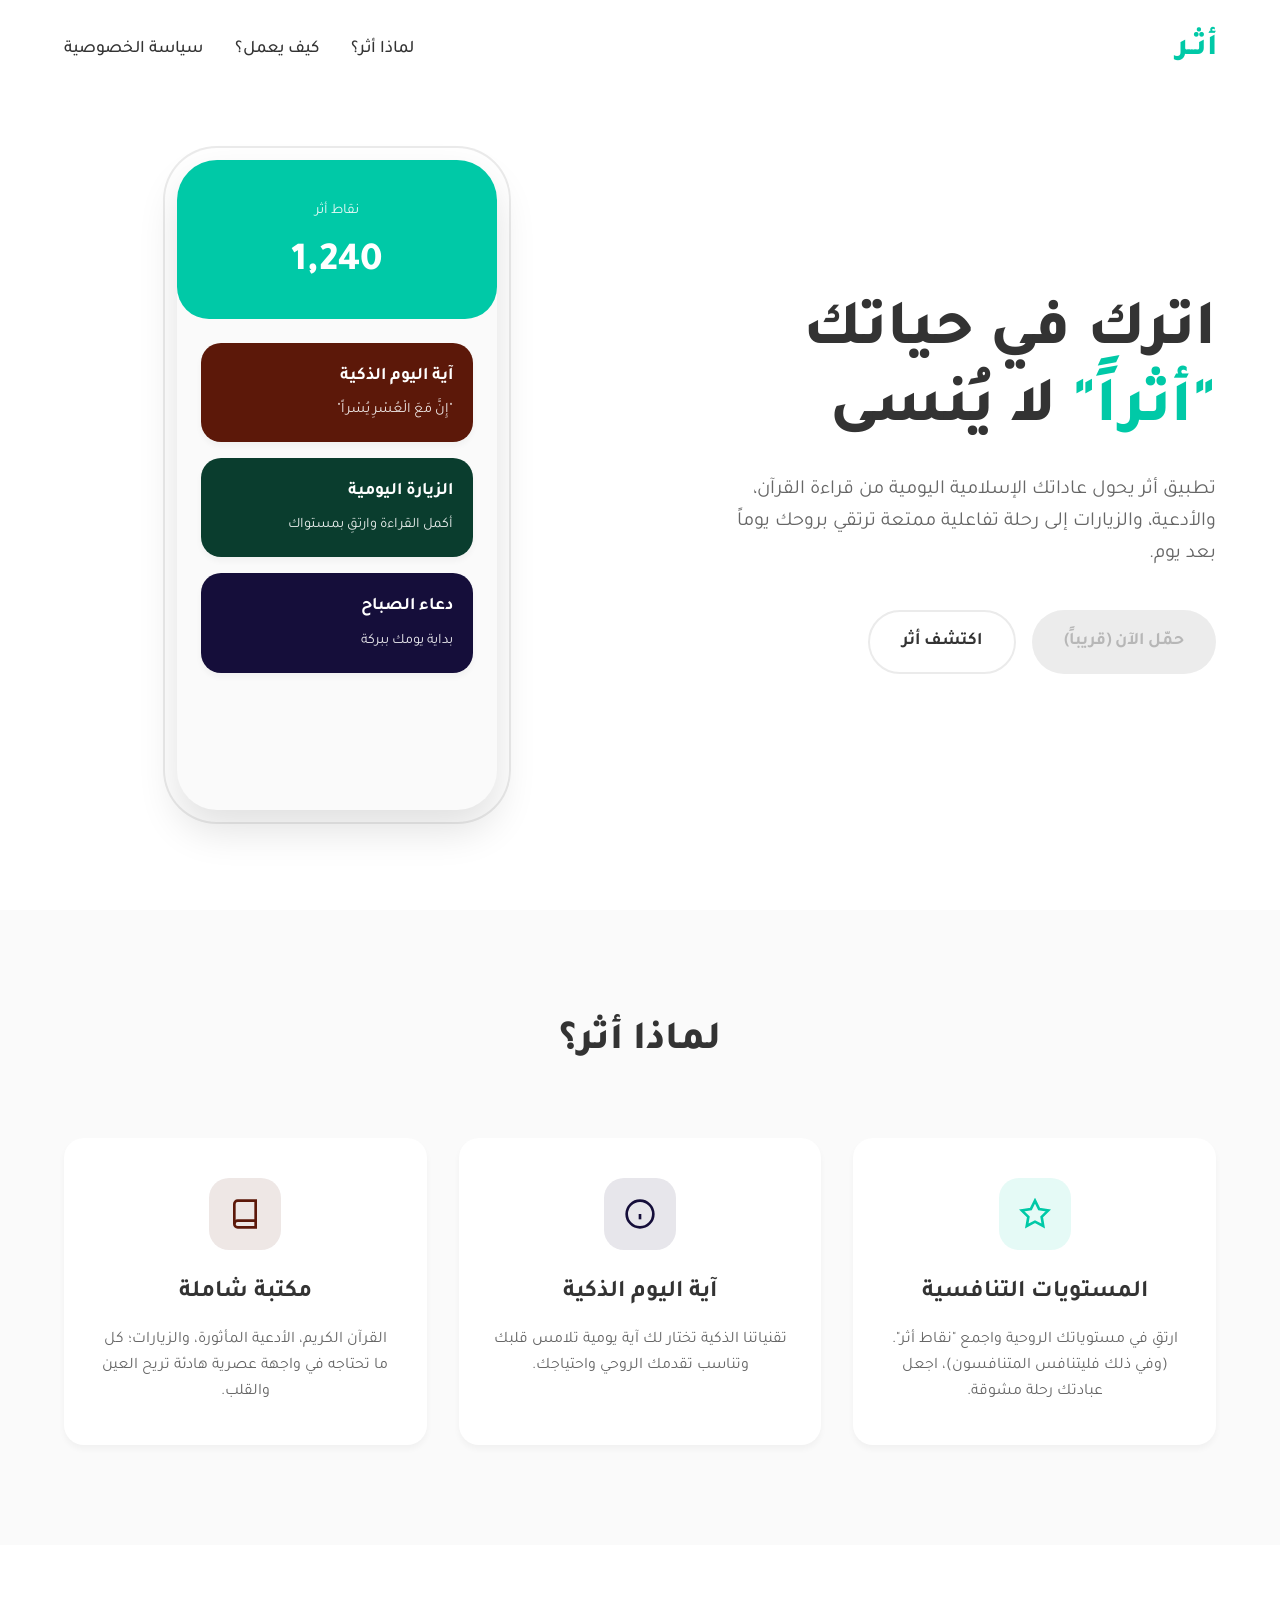
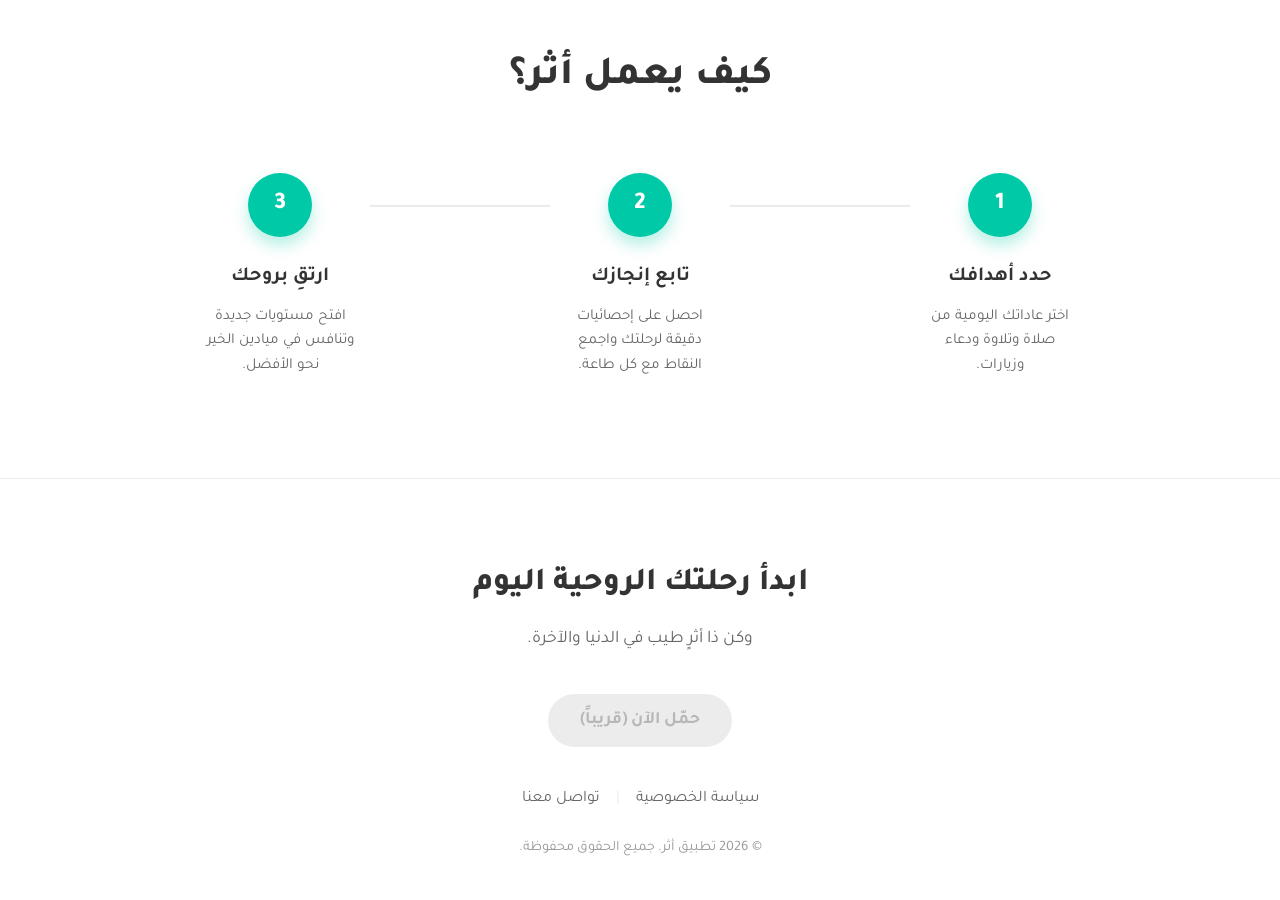
==== index.html @ f5d7bc76 "Initial commit: Add Athar landing page and privacy policy" ====
<!DOCTYPE html>
<html lang="ar" dir="rtl">
<head>
    <meta charset="UTF-8">
    <meta name="viewport" content="width=device-width, initial-scale=1.0">
    <title>تطبيق أثر | رحلتك الروحية التفاعلية</title>
    <meta name="description" content="تطبيق أثر يحول عاداتك الإسلامية اليومية إلى رحلة ممتعة وتجربة روحانية فريدة، مع توجيهات قرآنية يومية.">
    <!-- Google Fonts -->
    <link rel="preconnect" href="https://fonts.googleapis.com">
    <link rel="preconnect" href="https://fonts.gstatic.com" crossorigin>
    <link href="https://fonts.googleapis.com/css2?family=Tajawal:wght@400;500;700;800&display=swap" rel="stylesheet">
    <!-- Custom CSS -->
    <link rel="stylesheet" href="styles.css">
</head>
<body>
    <!-- Navbar -->
    <nav class="navbar">
        <div class="container nav-container">
            <a href="#" class="logo">أثــر</a>
            <div class="nav-links">
                <a href="#features">لماذا أثر؟</a>
                <a href="#how-it-works">كيف يعمل؟</a>
                <a href="privacy.html" class="nav-link">سياسة الخصوصية</a>
            </div>
        </div>
    </nav>

    <!-- Hero Section -->
    <header class="hero">
        <div class="container hero-container">
            <div class="hero-content">
                <h1 class="hero-title">اترك في حياتك <span class="highlight">"أثراً"</span> لا يُنسى</h1>
                <p class="hero-subtitle">تطبيق أثر يحول عاداتك الإسلامية اليومية من قراءة القرآن، والأدعية، والزيارات إلى رحلة تفاعلية ممتعة ترتقي بروحك يوماً بعد يوم.</p>
                <div class="hero-buttons">
                    <button class="btn btn-primary btn-disabled" disabled>
                        حمّل الآن (قريباً)
                    </button>
                    <a href="#features" class="btn btn-secondary">
                        اكتشف أثر
                    </a>
                </div>
            </div>
            <div class="hero-image">
                <!-- Placeholder for App Mockup, styled via CSS -->
                <div class="app-mockup">
                    <div class="mockup-header">
                        <div class="mockup-score">
                            <span>نقاط أثر</span>
                            <strong>1,240</strong>
                        </div>
                    </div>
                    <div class="mockup-body">
                        <div class="mockup-card quran-card">
                            <h3>آية اليوم الذكية</h3>
                            <p>"إِنَّ مَعَ الْعُسْرِ يُسْراً"</p>
                        </div>
                        <div class="mockup-card ziyarat-card">
                            <h3>الزيارة اليومية</h3>
                            <p>أكمل القراءة وارتقِ بمستواك</p>
                        </div>
                        <div class="mockup-card duas-card">
                            <h3>دعاء الصباح</h3>
                            <p>بداية يومك ببركة</p>
                        </div>
                    </div>
                </div>
            </div>
        </div>
    </header>

    <!-- Features Section -->
    <section id="features" class="features">
        <div class="container">
            <h2 class="section-title">لماذا أثر؟</h2>
            <div class="features-grid">
                <!-- Feature 1 -->
                <div class="feature-card">
                    <div class="feature-icon icon-mint">
                        <svg width="32" height="32" viewBox="0 0 24 24" fill="none" stroke="currentColor" stroke-width="2"><path d="M12 2l3.09 6.26L22 9.27l-5 4.87 1.18 6.88L12 17.77l-6.18 3.25L7 14.14 2 9.27l6.91-1.01L12 2z"/></svg>
                    </div>
                    <h3 class="feature-title">المستويات التنافسية</h3>
                    <p class="feature-desc">ارتقِ في مستوياتك الروحية واجمع "نقاط أثر". (وفي ذلك فليتنافس المتنافسون)، اجعل عبادتك رحلة مشوقة.</p>
                </div>
                <!-- Feature 2 -->
                <div class="feature-card">
                    <div class="feature-icon icon-navy">
                        <svg width="32" height="32" viewBox="0 0 24 24" fill="none" stroke="currentColor" stroke-width="2"><circle cx="12" cy="12" r="10"/><path d="M12 16v-4"/><path d="M12 8h.01"/></svg>
                    </div>
                    <h3 class="feature-title">آية اليوم الذكية</h3>
                    <p class="feature-desc">تقنياتنا الذكية تختار لك آية يومية تلامس قلبك وتناسب تقدمك الروحي واحتياجك.</p>
                </div>
                <!-- Feature 3 -->
                <div class="feature-card">
                    <div class="feature-icon icon-maroon">
                        <svg width="32" height="32" viewBox="0 0 24 24" fill="none" stroke="currentColor" stroke-width="2"><path d="M4 19.5A2.5 2.5 0 0 1 6.5 17H20"/><path d="M6.5 2H20v20H6.5A2.5 2.5 0 0 1 4 19.5v-15A2.5 2.5 0 0 1 6.5 2z"/></svg>
                    </div>
                    <h3 class="feature-title">مكتبة شاملة</h3>
                    <p class="feature-desc">القرآن الكريم، الأدعية المأثورة، والزيارات؛ كل ما تحتاجه في واجهة عصرية هادئة تريح العين والقلب.</p>
                </div>
            </div>
        </div>
    </section>

    <!-- How It Works Section -->
    <section id="how-it-works" class="how-it-works">
        <div class="container">
            <h2 class="section-title">كيف يعمل أثر؟</h2>
            <div class="steps-container">
                <div class="step">
                    <div class="step-number">1</div>
                    <h3 class="step-title">حدد أهدافك</h3>
                    <p class="step-desc">اختر عاداتك اليومية من صلاة وتلاوة ودعاء وزيارات.</p>
                </div>
                <div class="step-line"></div>
                <div class="step">
                    <div class="step-number">2</div>
                    <h3 class="step-title">تابع إنجازك</h3>
                    <p class="step-desc">احصل على إحصائيات دقيقة لرحلتك واجمع النقاط مع كل طاعة.</p>
                </div>
                <div class="step-line"></div>
                <div class="step">
                    <div class="step-number">3</div>
                    <h3 class="step-title">ارتقِ بروحك</h3>
                    <p class="step-desc">افتح مستويات جديدة وتنافس في ميادين الخير نحو الأفضل.</p>
                </div>
            </div>
        </div>
    </section>

    <!-- CTA / Footer -->
    <footer class="footer">
        <div class="container footer-container">
            <h2 class="footer-title">ابدأ رحلتك الروحية اليوم</h2>
            <p class="footer-desc">وكن ذا أثرٍ طيب في الدنيا والآخرة.</p>
            <button class="btn btn-primary btn-disabled" disabled>
                حمّل الآن (قريباً)
            </button>
            <div class="footer-links">
                <a href="privacy.html">سياسة الخصوصية</a>
                <span class="separator">|</span>
                <a href="mailto:contact@athar.app">تواصل معنا</a>
            </div>
            <p class="copyright">&copy; 2026 تطبيق أثر. جميع الحقوق محفوظة.</p>
        </div>
    </footer>

    <script src="script.js"></script>
</body>
</html>
---- styles.css ----
/* ===== CSS Variables (Design Tokens) ===== */
:root {
    /* Colors */
    --bg-color: #FFFFFF;
    --primary-color: #00C9A7;
    --primary-hover: #00b093;
    
    --secondary-duas: #150E3A;
    --secondary-ziyarat: #0A3D2E;
    --secondary-quran: #5C1809;
    
    --text-main: #333333;
    --text-muted: #666666;
    --text-light: #F9F9F9;
    
    --surface-color: #FFFFFF;
    
    /* Shadows - Soft UI */
    --shadow-sm: 0 4px 6px rgba(0, 0, 0, 0.04);
    --shadow-md: 0 10px 20px rgba(0, 0, 0, 0.08);
    --shadow-lg: 0 20px 40px rgba(0, 0, 0, 0.12);
    
    /* Border Radius */
    --radius-sm: 12px;
    --radius-md: 20px;
    --radius-lg: 32px;
    
    /* Transitions */
    --transition-fast: 0.2s ease;
    --transition-smooth: 0.4s cubic-bezier(0.16, 1, 0.3, 1);
}

/* ===== Reset & Base Styles ===== */
* {
    margin: 0;
    padding: 0;
    box-sizing: border-box;
}

html {
    scroll-behavior: smooth;
    background-color: var(--bg-color);
}

body {
    font-family: 'Tajawal', sans-serif;
    color: var(--text-main);
    line-height: 1.6;
    background-color: var(--bg-color);
    overflow-x: hidden;
}

.container {
    max-width: 1200px;
    margin: 0 auto;
    padding: 0 24px;
}

a {
    text-decoration: none;
    color: inherit;
}

/* ===== Buttons ===== */
.btn {
    display: inline-flex;
    align-items: center;
    justify-content: center;
    padding: 16px 32px;
    font-family: 'Tajawal', sans-serif;
    font-weight: 700;
    font-size: 1.1rem;
    border-radius: var(--radius-lg);
    border: none;
    cursor: pointer;
    transition: var(--transition-smooth);
    text-align: center;
}

.btn-primary {
    background-color: var(--primary-color);
    color: #FFFFFF;
    box-shadow: 0 8px 24px rgba(0, 201, 167, 0.3);
}

.btn-primary:not(:disabled):hover {
    background-color: var(--primary-hover);
    transform: translateY(-2px);
    box-shadow: 0 12px 32px rgba(0, 201, 167, 0.4);
}

.btn-secondary {
    background-color: transparent;
    color: var(--text-main);
    border: 2px solid #EBEBEB;
}

.btn-secondary:hover {
    border-color: var(--primary-color);
    color: var(--primary-color);
    transform: translateY(-2px);
}

.btn-disabled {
    opacity: 0.6;
    cursor: not-allowed;
    background-color: #E0E0E0;
    color: #888888;
    box-shadow: none;
}

/* ===== Navbar ===== */
.navbar {
    padding: 24px 0;
    position: fixed;
    top: 0;
    left: 0;
    width: 100%;
    z-index: 1000;
    background: rgba(255, 255, 255, 0.9);
    backdrop-filter: blur(10px);
    transition: var(--transition-smooth);
}

.nav-container {
    display: flex;
    justify-content: space-between;
    align-items: center;
}

.logo {
    font-size: 2rem;
    font-weight: 800;
    color: var(--primary-color);
    letter-spacing: -0.5px;
}

.nav-links {
    display: flex;
    gap: 32px;
    align-items: center;
}

.nav-links a {
    font-weight: 500;
    font-size: 1.1rem;
    transition: var(--transition-fast);
}

.nav-links a:hover {
    color: var(--primary-color);
}

/* ===== Hero Section ===== */
.hero {
    padding: 160px 0 100px;
    min-height: 100vh;
    display: flex;
    align-items: center;
}

.hero-container {
    display: grid;
    grid-template-columns: 1fr 1fr;
    gap: 60px;
    align-items: center;
}

.hero-title {
    font-size: 4rem;
    font-weight: 800;
    line-height: 1.2;
    margin-bottom: 24px;
}

.highlight {
    color: var(--primary-color);
    position: relative;
    display: inline-block;
}

.highlight::after {
    content: '';
    position: absolute;
    bottom: 8px;
    left: 0;
    width: 100%;
    height: 12px;
    background-color: rgba(0, 201, 167, 0.2);
    z-index: -1;
    border-radius: 8px;
}

.hero-subtitle {
    font-size: 1.25rem;
    color: var(--text-muted);
    margin-bottom: 40px;
    max-width: 90%;
}

.hero-buttons {
    display: flex;
    gap: 16px;
}

/* App Mockup UI */
.hero-image {
    position: relative;
    display: flex;
    justify-content: center;
}

.app-mockup {
    width: 320px;
    height: 650px;
    background: #FAFAFA;
    border-radius: 40px;
    box-shadow: var(--shadow-lg), 0 0 0 12px #FFFFFF, 0 0 0 14px #EBEBEB;
    overflow: hidden;
    position: relative;
    display: flex;
    flex-direction: column;
    animation: float 6s ease-in-out infinite;
}

@keyframes float {
    0% { transform: translateY(0px); }
    50% { transform: translateY(-15px); }
    100% { transform: translateY(0px); }
}

.mockup-header {
    background: var(--primary-color);
    color: white;
    padding: 40px 24px 24px;
    border-radius: 0 0 32px 32px;
}

.mockup-score {
    display: flex;
    flex-direction: column;
    align-items: center;
    gap: 8px;
}

.mockup-score span {
    font-size: 0.9rem;
    opacity: 0.9;
}

.mockup-score strong {
    font-size: 2.5rem;
    font-weight: 800;
}

.mockup-body {
    padding: 24px;
    display: flex;
    flex-direction: column;
    gap: 16px;
    flex: 1;
}

.mockup-card {
    padding: 20px;
    border-radius: var(--radius-md);
    color: white;
    box-shadow: var(--shadow-sm);
    transition: transform var(--transition-fast);
}

.mockup-card:hover {
    transform: scale(1.02);
}

.mockup-card h3 {
    font-size: 1.1rem;
    margin-bottom: 8px;
    font-weight: 700;
}

.mockup-card p {
    font-size: 0.9rem;
    opacity: 0.9;
}

.quran-card { background: var(--secondary-quran); }
.ziyarat-card { background: var(--secondary-ziyarat); }
.duas-card { background: var(--secondary-duas); }

/* ===== Features Section ===== */
.features {
    padding: 100px 0;
    background-color: #FAFAFA;
}

.section-title {
    text-align: center;
    font-size: 2.5rem;
    font-weight: 800;
    margin-bottom: 64px;
    color: var(--text-main);
}

.features-grid {
    display: grid;
    grid-template-columns: repeat(3, 1fr);
    gap: 32px;
}

.feature-card {
    background: var(--surface-color);
    padding: 40px 32px;
    border-radius: var(--radius-md);
    box-shadow: var(--shadow-sm);
    transition: var(--transition-smooth);
    text-align: center;
}

.feature-card:hover {
    transform: translateY(-10px);
    box-shadow: var(--shadow-md);
}

.feature-icon {
    width: 72px;
    height: 72px;
    border-radius: 20px;
    display: flex;
    align-items: center;
    justify-content: center;
    margin: 0 auto 24px;
}

.icon-mint {
    background: rgba(0, 201, 167, 0.1);
    color: var(--primary-color);
}

.icon-navy {
    background: rgba(21, 14, 58, 0.1);
    color: var(--secondary-duas);
}

.icon-maroon {
    background: rgba(92, 24, 9, 0.1);
    color: var(--secondary-quran);
}

.feature-title {
    font-size: 1.5rem;
    font-weight: 700;
    margin-bottom: 16px;
}

.feature-desc {
    color: var(--text-muted);
    font-size: 1rem;
}

/* ===== How It Works ===== */
.how-it-works {
    padding: 100px 0;
}

.steps-container {
    display: flex;
    align-items: flex-start;
    justify-content: space-between;
    max-width: 900px;
    margin: 0 auto;
    position: relative;
}

.step {
    flex: 1;
    text-align: center;
    position: relative;
    z-index: 2;
}

.step-number {
    width: 64px;
    height: 64px;
    background: var(--primary-color);
    color: white;
    border-radius: 50%;
    display: flex;
    align-items: center;
    justify-content: center;
    font-size: 1.5rem;
    font-weight: 800;
    margin: 0 auto 24px;
    box-shadow: 0 8px 16px rgba(0, 201, 167, 0.3);
}

.step-title {
    font-size: 1.25rem;
    font-weight: 700;
    margin-bottom: 12px;
}

.step-desc {
    color: var(--text-muted);
    font-size: 0.95rem;
    padding: 0 16px;
}

.step-line {
    flex: 1;
    height: 2px;
    background: #EBEBEB;
    margin-top: 32px;
    position: relative;
    z-index: 1;
}

/* ===== Footer ===== */
.footer {
    background: var(--surface-color);
    padding: 80px 0 40px;
    text-align: center;
    border-top: 1px solid #EBEBEB;
}

.footer-title {
    font-size: 2rem;
    font-weight: 800;
    margin-bottom: 16px;
}

.footer-desc {
    color: var(--text-muted);
    font-size: 1.1rem;
    margin-bottom: 40px;
}

.footer-links {
    margin: 40px 0 24px;
    display: flex;
    justify-content: center;
    gap: 16px;
    align-items: center;
}

.footer-links a {
    color: var(--text-muted);
    transition: var(--transition-fast);
}

.footer-links a:hover {
    color: var(--primary-color);
}

.separator {
    color: #EBEBEB;
}

.copyright {
    color: #999999;
    font-size: 0.9rem;
}

/* ===== Responsive Design ===== */
@media (max-width: 992px) {
    .hero-container {
        grid-template-columns: 1fr;
        text-align: center;
    }
    
    .hero-title {
        font-size: 3rem;
    }
    
    .hero-subtitle {
        margin: 0 auto 40px;
    }
    
    .hero-buttons {
        justify-content: center;
    }
    
    .features-grid {
        grid-template-columns: 1fr;
        max-width: 500px;
        margin: 0 auto;
    }
    
    .steps-container {
        flex-direction: column;
        align-items: center;
        gap: 40px;
    }
    
    .step-line {
        display: none;
    }
}

@media (max-width: 768px) {
    .nav-links {
        display: none;
    }
    
    .hero-title {
        font-size: 2.5rem;
    }
    
    .hero-buttons {
        flex-direction: column;
    }
    
    .app-mockup {
        width: 280px;
        height: 580px;
    }
}
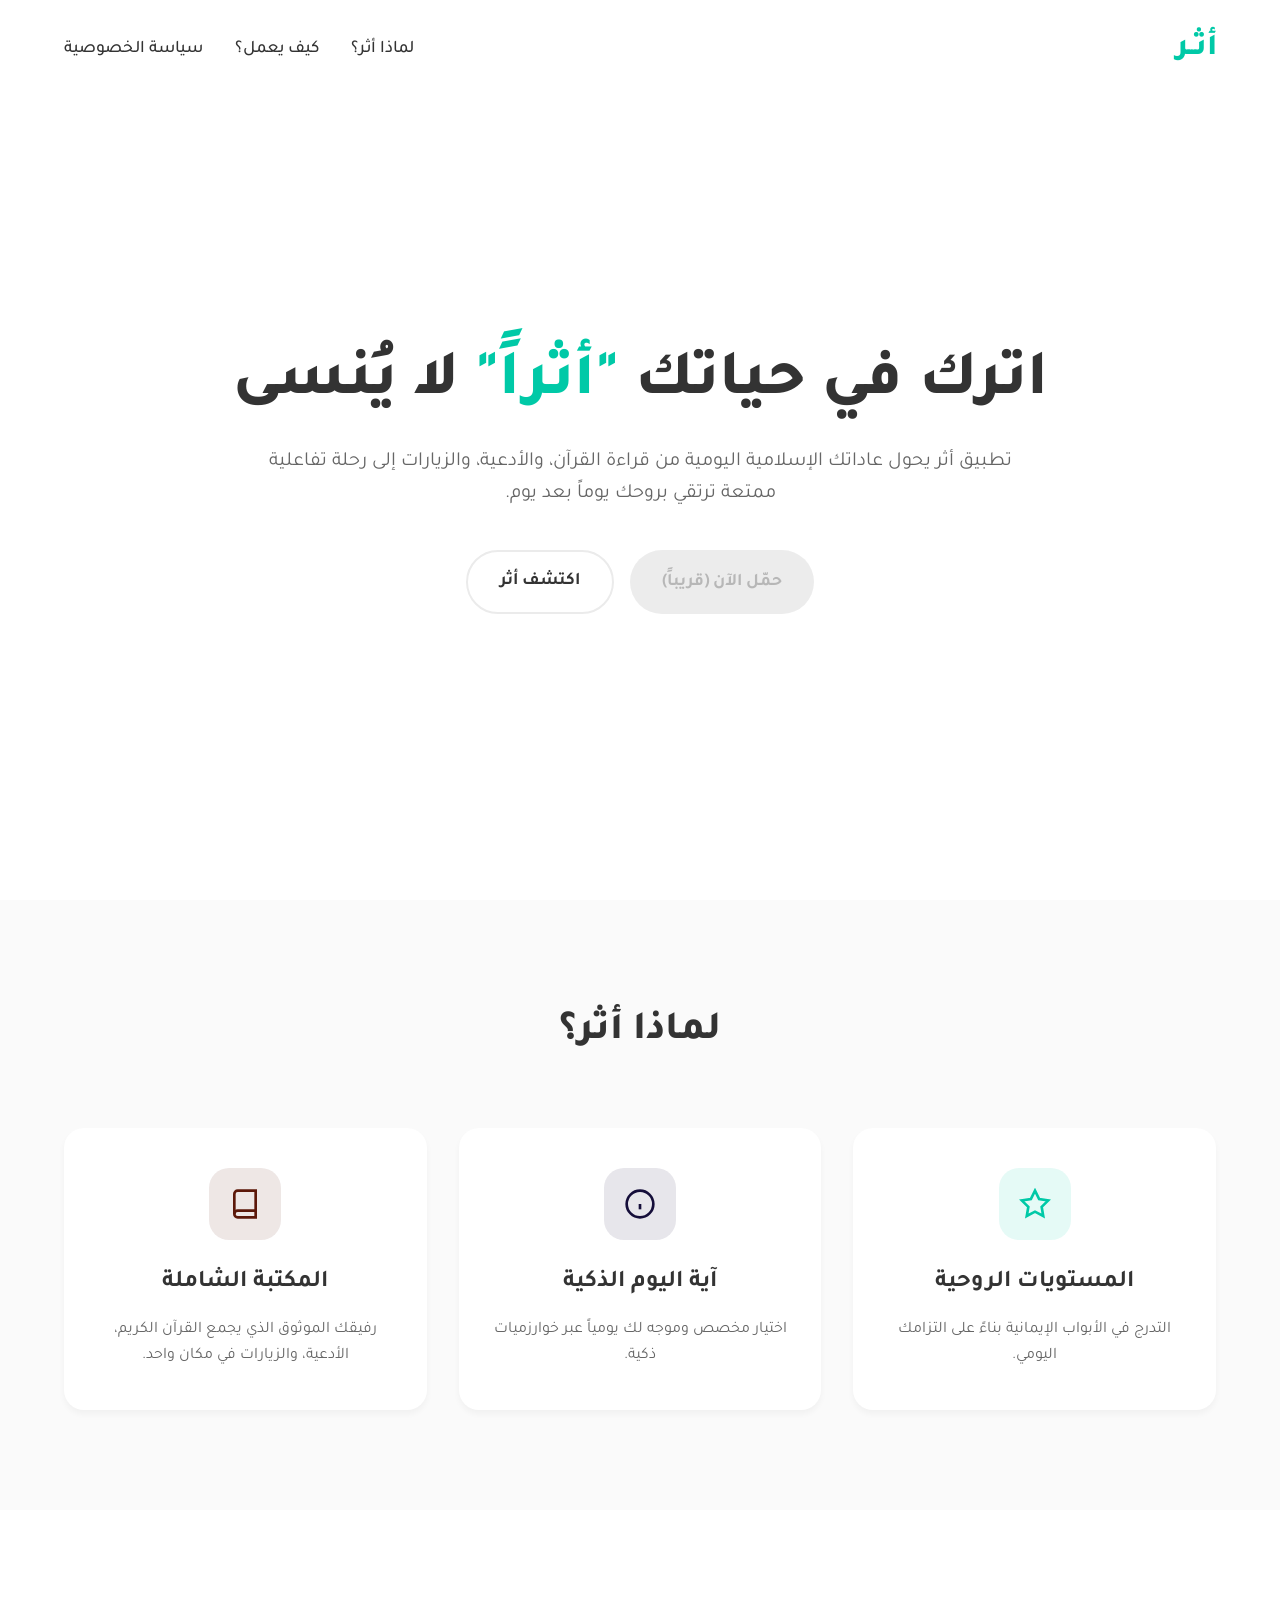
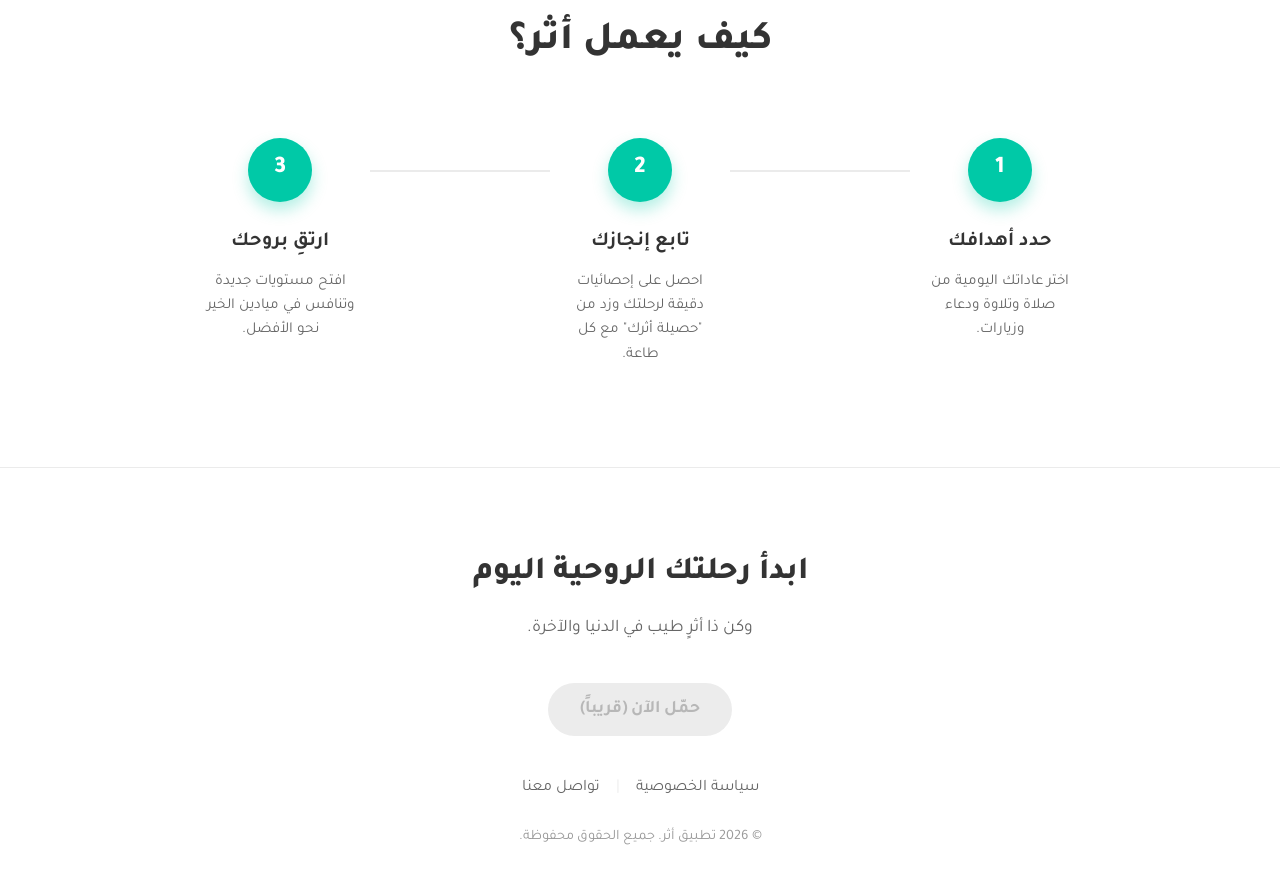
==== commit a950d43a: "Design updates: Centered layout, terminology update, and new privacy policy" ====
--- a/index.html
+++ b/index.html
@@ -27,7 +27,7 @@
 
     <!-- Hero Section -->
     <header class="hero">
-        <div class="container hero-container">
+        <div class="container hero-container text-center">
             <div class="hero-content">
                 <h1 class="hero-title">اترك في حياتك <span class="highlight">"أثراً"</span> لا يُنسى</h1>
                 <p class="hero-subtitle">تطبيق أثر يحول عاداتك الإسلامية اليومية من قراءة القرآن، والأدعية، والزيارات إلى رحلة تفاعلية ممتعة ترتقي بروحك يوماً بعد يوم.</p>
@@ -38,31 +38,6 @@
                     <a href="#features" class="btn btn-secondary">
                         اكتشف أثر
                     </a>
-                </div>
-            </div>
-            <div class="hero-image">
-                <!-- Placeholder for App Mockup, styled via CSS -->
-                <div class="app-mockup">
-                    <div class="mockup-header">
-                        <div class="mockup-score">
-                            <span>نقاط أثر</span>
-                            <strong>1,240</strong>
-                        </div>
-                    </div>
-                    <div class="mockup-body">
-                        <div class="mockup-card quran-card">
-                            <h3>آية اليوم الذكية</h3>
-                            <p>"إِنَّ مَعَ الْعُسْرِ يُسْراً"</p>
-                        </div>
-                        <div class="mockup-card ziyarat-card">
-                            <h3>الزيارة اليومية</h3>
-                            <p>أكمل القراءة وارتقِ بمستواك</p>
-                        </div>
-                        <div class="mockup-card duas-card">
-                            <h3>دعاء الصباح</h3>
-                            <p>بداية يومك ببركة</p>
-                        </div>
-                    </div>
                 </div>
             </div>
         </div>
@@ -78,8 +53,8 @@
                     <div class="feature-icon icon-mint">
                         <svg width="32" height="32" viewBox="0 0 24 24" fill="none" stroke="currentColor" stroke-width="2"><path d="M12 2l3.09 6.26L22 9.27l-5 4.87 1.18 6.88L12 17.77l-6.18 3.25L7 14.14 2 9.27l6.91-1.01L12 2z"/></svg>
                     </div>
-                    <h3 class="feature-title">المستويات التنافسية</h3>
-                    <p class="feature-desc">ارتقِ في مستوياتك الروحية واجمع "نقاط أثر". (وفي ذلك فليتنافس المتنافسون)، اجعل عبادتك رحلة مشوقة.</p>
+                    <h3 class="feature-title">المستويات الروحية</h3>
+                    <p class="feature-desc">التدرج في الأبواب الإيمانية بناءً على التزامك اليومي.</p>
                 </div>
                 <!-- Feature 2 -->
                 <div class="feature-card">
@@ -87,15 +62,15 @@
                         <svg width="32" height="32" viewBox="0 0 24 24" fill="none" stroke="currentColor" stroke-width="2"><circle cx="12" cy="12" r="10"/><path d="M12 16v-4"/><path d="M12 8h.01"/></svg>
                     </div>
                     <h3 class="feature-title">آية اليوم الذكية</h3>
-                    <p class="feature-desc">تقنياتنا الذكية تختار لك آية يومية تلامس قلبك وتناسب تقدمك الروحي واحتياجك.</p>
+                    <p class="feature-desc">اختيار مخصص وموجه لك يومياً عبر خوارزميات ذكية.</p>
                 </div>
                 <!-- Feature 3 -->
                 <div class="feature-card">
                     <div class="feature-icon icon-maroon">
                         <svg width="32" height="32" viewBox="0 0 24 24" fill="none" stroke="currentColor" stroke-width="2"><path d="M4 19.5A2.5 2.5 0 0 1 6.5 17H20"/><path d="M6.5 2H20v20H6.5A2.5 2.5 0 0 1 4 19.5v-15A2.5 2.5 0 0 1 6.5 2z"/></svg>
                     </div>
-                    <h3 class="feature-title">مكتبة شاملة</h3>
-                    <p class="feature-desc">القرآن الكريم، الأدعية المأثورة، والزيارات؛ كل ما تحتاجه في واجهة عصرية هادئة تريح العين والقلب.</p>
+                    <h3 class="feature-title">المكتبة الشاملة</h3>
+                    <p class="feature-desc">رفيقك الموثوق الذي يجمع القرآن الكريم، الأدعية، والزيارات في مكان واحد.</p>
                 </div>
             </div>
         </div>
@@ -115,7 +90,7 @@
                 <div class="step">
                     <div class="step-number">2</div>
                     <h3 class="step-title">تابع إنجازك</h3>
-                    <p class="step-desc">احصل على إحصائيات دقيقة لرحلتك واجمع النقاط مع كل طاعة.</p>
+                    <p class="step-desc">احصل على إحصائيات دقيقة لرحلتك وزد من "حصيلة أثرك" مع كل طاعة.</p>
                 </div>
                 <div class="step-line"></div>
                 <div class="step">
--- a/styles.css
+++ b/styles.css
@@ -160,10 +160,11 @@
 }
 
 .hero-container {
-    display: grid;
-    grid-template-columns: 1fr 1fr;
-    gap: 60px;
-    align-items: center;
+    display: flex;
+    flex-direction: column;
+    align-items: center;
+    justify-content: center;
+    text-align: center;
 }
 
 .hero-title {
@@ -194,99 +195,15 @@
 .hero-subtitle {
     font-size: 1.25rem;
     color: var(--text-muted);
-    margin-bottom: 40px;
-    max-width: 90%;
+    margin: 0 auto 40px;
+    max-width: 800px;
 }
 
 .hero-buttons {
     display: flex;
     gap: 16px;
-}
-
-/* App Mockup UI */
-.hero-image {
-    position: relative;
-    display: flex;
-    justify-content: center;
-}
-
-.app-mockup {
-    width: 320px;
-    height: 650px;
-    background: #FAFAFA;
-    border-radius: 40px;
-    box-shadow: var(--shadow-lg), 0 0 0 12px #FFFFFF, 0 0 0 14px #EBEBEB;
-    overflow: hidden;
-    position: relative;
-    display: flex;
-    flex-direction: column;
-    animation: float 6s ease-in-out infinite;
-}
-
-@keyframes float {
-    0% { transform: translateY(0px); }
-    50% { transform: translateY(-15px); }
-    100% { transform: translateY(0px); }
-}
-
-.mockup-header {
-    background: var(--primary-color);
-    color: white;
-    padding: 40px 24px 24px;
-    border-radius: 0 0 32px 32px;
-}
-
-.mockup-score {
-    display: flex;
-    flex-direction: column;
-    align-items: center;
-    gap: 8px;
-}
-
-.mockup-score span {
-    font-size: 0.9rem;
-    opacity: 0.9;
-}
-
-.mockup-score strong {
-    font-size: 2.5rem;
-    font-weight: 800;
-}
-
-.mockup-body {
-    padding: 24px;
-    display: flex;
-    flex-direction: column;
-    gap: 16px;
-    flex: 1;
-}
-
-.mockup-card {
-    padding: 20px;
-    border-radius: var(--radius-md);
-    color: white;
-    box-shadow: var(--shadow-sm);
-    transition: transform var(--transition-fast);
-}
-
-.mockup-card:hover {
-    transform: scale(1.02);
-}
-
-.mockup-card h3 {
-    font-size: 1.1rem;
-    margin-bottom: 8px;
-    font-weight: 700;
-}
-
-.mockup-card p {
-    font-size: 0.9rem;
-    opacity: 0.9;
-}
-
-.quran-card { background: var(--secondary-quran); }
-.ziyarat-card { background: var(--secondary-ziyarat); }
-.duas-card { background: var(--secondary-duas); }
+    justify-content: center;
+}
 
 /* ===== Features Section ===== */
 .features {
@@ -463,21 +380,12 @@
 
 /* ===== Responsive Design ===== */
 @media (max-width: 992px) {
-    .hero-container {
-        grid-template-columns: 1fr;
-        text-align: center;
-    }
-    
     .hero-title {
         font-size: 3rem;
     }
     
     .hero-subtitle {
         margin: 0 auto 40px;
-    }
-    
-    .hero-buttons {
-        justify-content: center;
     }
     
     .features-grid {
@@ -509,9 +417,4 @@
     .hero-buttons {
         flex-direction: column;
     }
-    
-    .app-mockup {
-        width: 280px;
-        height: 580px;
-    }
-}
+}
